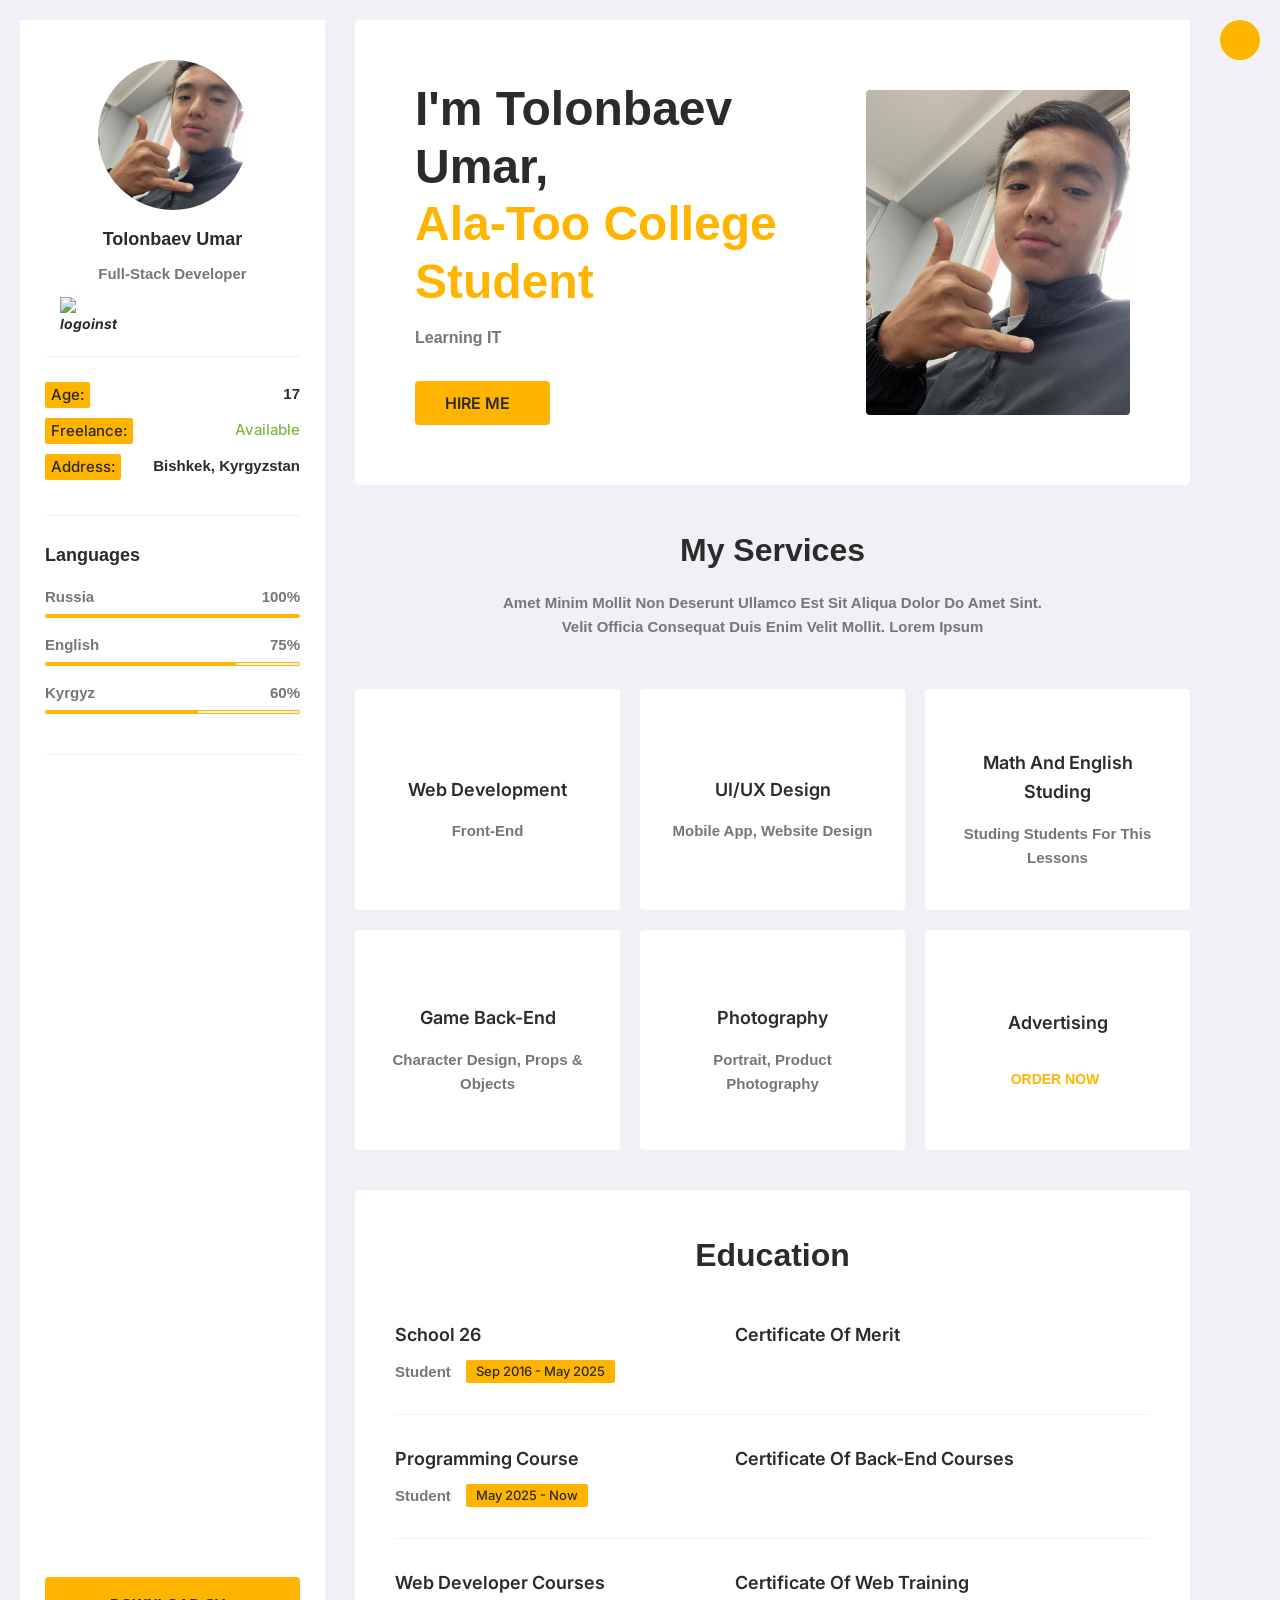
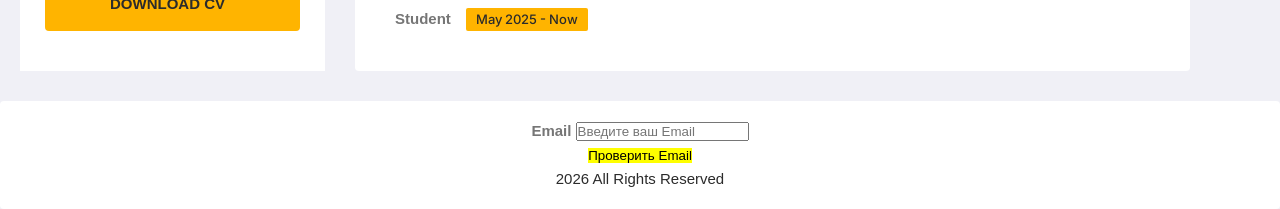
==== index.html @ 7da3fa78 "Rename port.html to index.html" ====
<!DOCTYPE html>
<html lang="ru">
<head>
    <meta charset="UTF-8">
    <meta name="viewport" content="width=device-width, initial-scale=1.0">
    <title>Портфолио | Tolonbaev Umar</title>
    <!-- ИСПРАВЛЕНО: Правильные рабочие ссылки на Google Fonts -->
    <link rel="preconnect" href="https://fonts.googleapis.com">
    <link rel="preconnect" href="https://fonts.gstatic.com" crossorigin>
    <link href="https://fonts.googleapis.com/css2?family=Inter:wght@400;500;700&display=swap" rel="stylesheet">
    
    <!-- ИСПРАВЛЕНО: Подключение Font Awesome для иконок в карточках услуг и профиле -->
    <link rel="stylesheet" href="https://cloudflare.com">
    
    <link rel="stylesheet" href="port.css">
</head>
<body>

<main class="main-container">

    <!-- 1. ЛЕВАЯ ПАНЕЛЬ -->
    <aside class="leftside">
        <div class="profile-header">
            <div class="avatar-container">
                <img src="WhatsApp Image 2026-10-13 at 13.11.38.jpeg" alt="Tolonbaev Umar" class="ava">
            </div>
            <h2 class="profile-name">Tolonbaev Umar</h2>
            <p class="profile-role">Full-Stack Developer</p>
            
            <!-- Добавлены ссылки на соцсети -->
            <div class="social-links">
                <a href="#" class="social-icon"><i class="fab fa-facebook-f">
                    <img src="image.png" alt="logoinst" class="inst">
                </i></a>
                <a href="#" class="social-icon"><i class="fab fa-instagram"></i></a>
                <a href="#" class="social-icon"><i class="fab fa-twitter"></i></a>
                <a href="#" class="social-icon"><i class="fab fa-linkedin-in"></i></a>
                <a href="#" class="social-icon"><i class="fab fa-youtube"></i></a>
            </div>
        </div>

        <!-- ИСПРАВЛЕНО: Добавлен блок с личной информацией (Линейки прогресса) -->
        <div class="info-section">
            <div class="info-row">
                <span class="info-label">Age:</span>
                <span class="info-value">17</span>
            </div>
            
            <div class="info-row">
                <span class="info-label">Freelance:</span>
                <span class="info-value status-available">Available</span>
            </div>
            <div class="info-row">
                <span class="info-label">Address:</span>
                <span class="info-value">Bishkek, Kyrgyzstan</span>
            </div>
        </div>

        <!-- Добавлен блок языков с анимацией прогресса -->
        <div class="skills-section">
            <h3>Languages</h3>
            <div class="skill-block">
                <div class="skill-info"><span>Russia</span><span>100%</span></div>
                <div class="progress-bar"><div class="progress-fill" style="width: 100%;"></div></div>
            </div>
            <div class="skill-block">
                <div class="skill-info"><span>English</span><span>75%</span></div>
                <div class="progress-bar"><div class="progress-fill" style="width: 75%;"></div></div>
            </div>
            <div class="skill-block">
                <div class="skill-info"><span>Kyrgyz</span><span>60%</span></div>
                <div class="progress-bar"><div class="progress-fill" style="width: 60%;"></div></div>
            </div>
        </div>

        <!-- Кнопка скачивания резюме -->
        <a href="#" class="btn-cv">DOWNLOAD CV <i class="fas fa-download"></i></a>
    </aside>

    <!-- 2. ЦЕНТРАЛЬНАЯ ОБЛАСТЬ -->
    <div class="content-area">
        
        <!-- Блок карточки Hero -->
        <section class="hero">
            <div class="hero-text-block">
                <h1 class="intro">
                    I'm Tolonbaev Umar, <br>
                    <span style="color: #ffb400;">Ala-Too College Student</span>
                </h1>
                <p class="learning-tag">Learning IT</p>
                <button class="btn-hire">HIRE ME <i class="fas fa-arrow-right"></i></button>
            </div>
            
            <div class="hero-img-container">
                <img src="WhatsApp Image 2026-10-13 at 13.11.38.jpeg" alt="MainTolo" class="heroava">
            </div>
        </section>

        <!-- Секция сервисов внутри .content-area -->
        <section class="services-section">
            <div class="services-header">
                <h2>My Services</h2>
                <p class="services-subtitle">
                    Amet Minim Mollit Non Deserunt Ullamco Est Sit Aliqua Dolor Do Amet Sint.<br>
                    Velit Officia Consequat Duis Enim Velit Mollit. Lorem Ipsum
                </p>
            </div>
            

            <!-- ИСПРАВЛЕНО: Добавлены иконки в карточки услуг -->
            <div class="services-grid">
                <div class="service-card">
                    <div class="service-icon"><i class="fas fa-code"></i></div>
                    <h3>Web Development</h3>
                    <p>Front-End</p>
                </div>
                <div class="service-card">
                    <div class="service-icon"><i class="fas fa-laptop-code"></i></div>
                    <h3>UI/UX Design</h3>
                    <p>Mobile App, Website Design</p>
                </div>
                <div class="service-card">
                    <div class="service-icon"><i class="fas fa-microphone"></i></div>
                    <h3>Math And English Studing</h3>
                    <p>Studing Students For This Lessons</p>
                </div>
                <div class="service-card">
                    <div class="service-icon"><i class="fas fa-gamepad"></i></div>
                    <h3>Game Back-End</h3>
                    <p>Character Design, Props & Objects</p>
                </div>
                <div class="service-card">
                    <div class="service-icon"><i class="fas fa-camera"></i></div>
                    <h3>Photography</h3>
                    <p>Portrait, Product Photography</p>
                </div>
                <div class="service-card">
                    <div class="service-icon"><i class="fas fa-bullhorn"></i></div>
                    <h3>Advertising</h3>
                    <a href="#" class="order-link">ORDER NOW <i class="fas fa-chevron-right"></i></a>
                </div>
            </div>
        </section>
                <!-- СЕКЦИЯ EDUCATION -->
        <section class="education-section">
            <div class="education-header">
                <h2>Education</h2>
            </div>

            <div class="education-timeline">
                
                <!-- Запись 1 -->
                <div class="education-item">
                    <div class="edu-left">
                        <h3>School 26</h3>
                        <div class="edu-status-row">
                            <span class="edu-role">Student</span>
                            <span class="edu-badge">Sep 2016 - May 2025</span>
                        </div>
                    </div>
                    <div class="edu-right">
                        <h4>Certificate Of Merit</h4>
                    </div>
                </div>

                <!-- Запись 2 -->
                <div class="education-item">
                    <div class="edu-left">
                        <h3>Programming Course</h3>
                        <div class="edu-status-row">
                            <span class="edu-role">Student</span>
                            <span class="edu-badge">May 2025 - Now</span>
                        </div>
                    </div>
                    <div class="edu-right">
                        <h4>Certificate Of Back-End Courses</h4>
                    </div>
                </div>

                <!-- Запись 3 -->
                <div class="education-item">
                    <div class="edu-left">
                        <h3>Web Developer Courses</h3>
                        <div class="edu-status-row">
                            <span class="edu-role">Student</span>
                            <span class="edu-badge">May 2025 - Now</span>
                        </div>
                    </div>
                    <div class="edu-right">
                        <h4>Certificate Of Web Training</h4>
                    </div>
                </div>

            </div>
        </section>


    </div>

    <!-- 3. ПРАВАЯ НАВИГАЦИЯ -->
    <nav class="right-nav">
        <button class="btn-hire" style="padding: 10px; border-radius: 50%; width: 40px; height: 40px;"><i class="fas fa-moon"></i></button>
    </nav>
    
    

</main>
        <!-- ... Конец секции education-section ... -->

        <!-- ИСПРАВЛЕНО: Добавлен подвал (Footer) -->
        <footer class="footer-portfolio">
            <div class="form-group">
                <label for="email">Email</label>
                <input type="text" id="email" placeholder="Введите ваш Email">
                <small id="email-error"></small>
            </div>

            <button class ="emailbutton" onclick="checkEmail()">Проверить Email</button>
            <p>2026 All Rights Reserved</p>
        </footer>


<script src="port.js"></script>

</body>
</html>
---- port.css ----
/* inter-regular - latin */
@font-face {
  font-display: swap; /* Check https://developer.mozilla.org/en-US/docs/Web/CSS/@font-face/font-display for other options. */
  font-family: 'Inter';
  font-style: normal;
  font-weight: 400;
  src: url('../fonts/inter-v20-latin-regular.woff2') format('woff2'); /* Chrome 36+, Opera 23+, Firefox 39+, Safari 12+, iOS 10+ */
}
/* inter-700 - latin */
@font-face {
  font-display: swap; /* Check https://developer.mozilla.org/en-US/docs/Web/CSS/@font-face/font-display for other options. */
  font-family: 'Inter';
  font-style: normal;
  font-weight: 700;
  src: url('../fonts/inter-v20-latin-700.woff2') format('woff2'); /* Chrome 36+, Opera 23+, Firefox 39+, Safari 12+, iOS 10+ */
}

/* ==========================================================================
   1. ОБЩИЕ СТИЛИ И СБРОС НАСТРОЕК
   ========================================================================== */
* {
    margin: 0;
    padding: 0;
    box-sizing: border-box;
}

body {
    font-family: 'Inter', sans-serif;
    background-color: #F0F0F6;
    color: #767676;
    font-size: 15px;
    line-height: 1.6;
    font-weight: 700;
}

.main-container {
    display: flex;
    max-width: 1440px;
    margin: 0 auto;
    padding: 20px;
    gap: 30px;
}

a {
    text-decoration: none;
    color: inherit;
    transition: all 0.3s ease;
}

button {
    border: none;
    background: none;
    cursor: pointer;
    font-family: inherit;
    transition: all 0.3s ease;
}

/* ==========================================================================
   2. ЛЕВАЯ ПАНЕЛЬ (БОКОВОЕ МЕНЮ)
   ========================================================================== */
.leftside {
    width: 305px;
    background-color: #FFFFFF;
    padding: 40px 25px;
    display: flex;
    flex-direction: column;
    flex-shrink: 0;
}

/* Профиль */
.profile-header {
    text-align: center;
    border-bottom: 1.5px solid #F0F0F6;
    padding-bottom: 25px;
    margin-bottom: 25px;
}

.avatar-container {
    width: 150px;
    height: 150px;
    border-radius: 50%;
    overflow: hidden;
    margin: 0 auto 15px;
}

.ava {
    width: 100%;
    height: 100%;
    object-fit: cover;
}

.profile-name {
    font-size: 18px;
    font-weight: 700;
    color: #2B2B2B;
    margin-bottom: 8px;
}

.profile-role {
    font-size: 15px;
    color: #767676;
    margin-bottom: 15px;
}

.social-links {
    display: flex;
    justify-content: center;
    gap: 12px;
}

.social-icon {
    width: 30px;
    height: 30px;
    border-radius: 50%;
    display: flex;
    align-items: center;
    justify-content: center;
    color: #2B2B2B;
    font-size: 14px;
}

.inst{
    width: 30px;
    height: 30px;
}

.social-icon:hover {
    background-color: #e09e00;
    transform: translateY(-2px);
}

/* Блоки личной информации и навыков */
.info-section, 
.skills-section {
    border-bottom: 1.5px solid #F0F0F6;
    padding-bottom: 25px;
    margin-bottom: 25px;
}

.info-row {
    display: flex;
    justify-content: space-between;
    margin-bottom: 10px;
    font-size: 15px;
}

.info-label {
    background-color: #FFB400;
    color: #2B2B2B;
    padding: 1px 6px;
    font-weight: 500;
    border-radius: 2px;
}

.info-value {
    color: #2B2B2B;
}

.status-available {
    color: #7EB942;
    font-weight: 500;
}

/* Полоски прогресса (Языки и навыки) */
.skills-section h3,
.extra-skills-section h3 {
    font-size: 18px;
    color: #2B2B2B;
    font-weight: 700;
    margin-bottom: 15px;
}

.skill-block {
    margin-bottom: 15px;
}

.skill-info {
    display: flex;
    justify-content: space-between;
    margin-bottom: 5px;
    color: #767676;
}

.progress-bar {
    width: 100%;
    height: 4px;
    background-color: #F0F0F6;
    border-radius: 2px;
    border: 1px solid #FFB400; /* Тонкая рамка вокруг прогресс-бара по макету */
    overflow: hidden;
}

.progress-fill {
    height: 100%;
    background-color: #FFB400;
}

/* Дополнительные навыки */
.extra-skills-section {
    padding-bottom: 25px;
    margin-bottom: 25px;
}

.extra-skill-item {
    display: flex;
    align-items: center;
    gap: 10px;
    margin-bottom: 10px;
    color: #767676;
}

.text-warning {
    color: #FFB400;
}

/* Кнопка скачивания CV */
.btn-cv {
    display: flex;
    align-items: center;
    justify-content: center;
    gap: 10px;
    background-color: #FFB400;
    color: #2B2B2B;
    font-weight: 700;
    padding: 15px;
    width: 100%;
    border-radius: 4px;
    margin-top: auto;
}

.btn-cv:hover {
    background-color: #e09e00;
}

/* ==========================================================================
   3. ЦЕНТРАЛЬНАЯ ОБЛАСТЬ (КОНТЕНТ)
   ========================================================================== */
.content-area {
    flex-grow: 1;
    display: flex;
    flex-direction: column;
    gap: 40px;
}

/* Блок Hero */
.hero {
    background-color: #FFFFFF;
    display: flex;
    justify-content: space-between;
    align-items: center;
    padding: 60px;
    border-radius: 4px;
    position: relative;
}

.hero-text-block {
    max-width: 500px;
}

.intro {
    font-size: 48px;
    line-height: 1.2;
    color: #2B2B2B;
    font-weight: 700;
    margin-bottom: 15px;
}

.learning-tag {
    font-size: 16px;
    color: #767676;
    margin-bottom: 30px;
}

.btn-hire {
    background-color: #FFB400;
    color: #2B2B2B;
    font-weight: 600;
    font-size: 16px;
    padding: 12px 30px;
    border-radius: 4px;
    display: inline-flex;
    align-items: center;
    gap: 10px;
}

.btn-hire:hover {
    background-color: #e09e00;
}

.hero-img-container {
    width: 325px;
    height: 325px;
    border-radius: 4px;
    overflow: hidden;
}

.heroava {
    width: 100%;
    height: 100%;
    object-fit: cover;
}

/* ==========================================================================
   4. СЕКЦИЯ СЕРВИСОВ (MY SERVICES)
   ========================================================================== */
.services-section {
    text-align: center;
}

.services-header h2 {
    font-size: 32px;
    color: #2B2B2B;
    font-weight: 700;
    margin-bottom: 15px;
}

.services-subtitle {
    max-width: 600px;
    margin: 0 auto 50px;
    color: #767676;
}

.services-grid {
    display: grid;
    grid-template-columns: repeat(3, 1fr);
    gap: 20px;
}

.service-card {
    background-color: #FFFFFF;
    padding: 40px 30px;
    border-radius: 4px;
    display: flex;
    flex-direction: column;
    align-items: center;
    justify-content: center;
    min-height: 220px;
}

.service-icon {
    font-size: 40px;
    color: #FFB400;
    margin-bottom: 20px;
}

.service-card h3 {
    font-size: 18px;
    color: #2B2B2B;
    font-weight: 600;
    margin-bottom: 15px;
}

.service-card p {
    color: #767676;
    font-size: 15px;
}

.order-link {
    color: #FFB400;
    font-weight: 700;
    font-size: 14px;
    margin-top: 15px;
    display: inline-flex;
    align-items: center;
    gap: 5px;
}

.order-link:hover {
    color: #e09e00;
}

/* ==========================================================================
   5. СЕКЦИЯ ОБРАЗОВАНИЯ (EDUCATION)
   ========================================================================== */
.education-section {
    background-color: #FFFFFF;
    padding: 40px;
    border-radius: 4px;
}

.education-header h2 {
    font-size: 32px;
    color: #2B2B2B;
    font-weight: 700;
    text-align: center;
    margin-bottom: 40px;
}

.education-timeline {
    display: flex;
    flex-direction: column;
    gap: 30px;
}

.education-item {
    display: flex;
    justify-content: space-between;
    border-bottom: 1.5px solid #F0F0F6;
    padding-bottom: 30px;
}

.education-item:last-child {
    border-bottom: none;
    padding-bottom: 0;
}

.edu-left {
    flex-basis: 40%;
}

.edu-left h3 {
    font-size: 18px;
    color: #2B2B2B;
    font-weight: 600;
    margin-bottom: 10px;
}

.edu-status-row {
    display: flex;
    align-items: center;
    gap: 15px;
}

.edu-role {
    color: #767676;
}

.edu-badge {
    background-color: #FFB400;
    color: #2B2B2B;
    font-size: 13px;
    padding: 1px 10px;
    border-radius: 2px;
    font-weight: 500;
}

.edu-right {
    flex-basis: 55%;
}

.edu-right h4 {
    font-size: 18px;
    color: #2B2B2B;
    font-weight: 600;
    margin-bottom: 10px;
}

/* ==========================================================================
   6. ПОДВАЛ САЙТА (FOOTER)
   ========================================================================== */
.footer-portfolio {
    background-color: #FFFFFF; /* Белый фон самой плашки */
    padding: 18px 0;           /* Внутренние отступы сверху и снизу */
    border-radius: 4px;        /* Легкое закругление углов под стиль макета */
    text-align: center;        /* Выравнивание текста строго по центру */
    width: 100%;               /* Растягиваем на всю ширину контентной области */
    margin-top: 10px;          /* Небольшой зазор между секцией Education и футером */
}

.footer-portfolio p {
    font-size: 15px;           /* Размер шрифта как на картинке */
    color: #2B2B2B;            /* Цвет текста (темно-серый/черный) */
    font-weight: 400;          /* Обычная (не жирная) толщина букв */
}

.emailbutton{
  background-color: yellow;
}
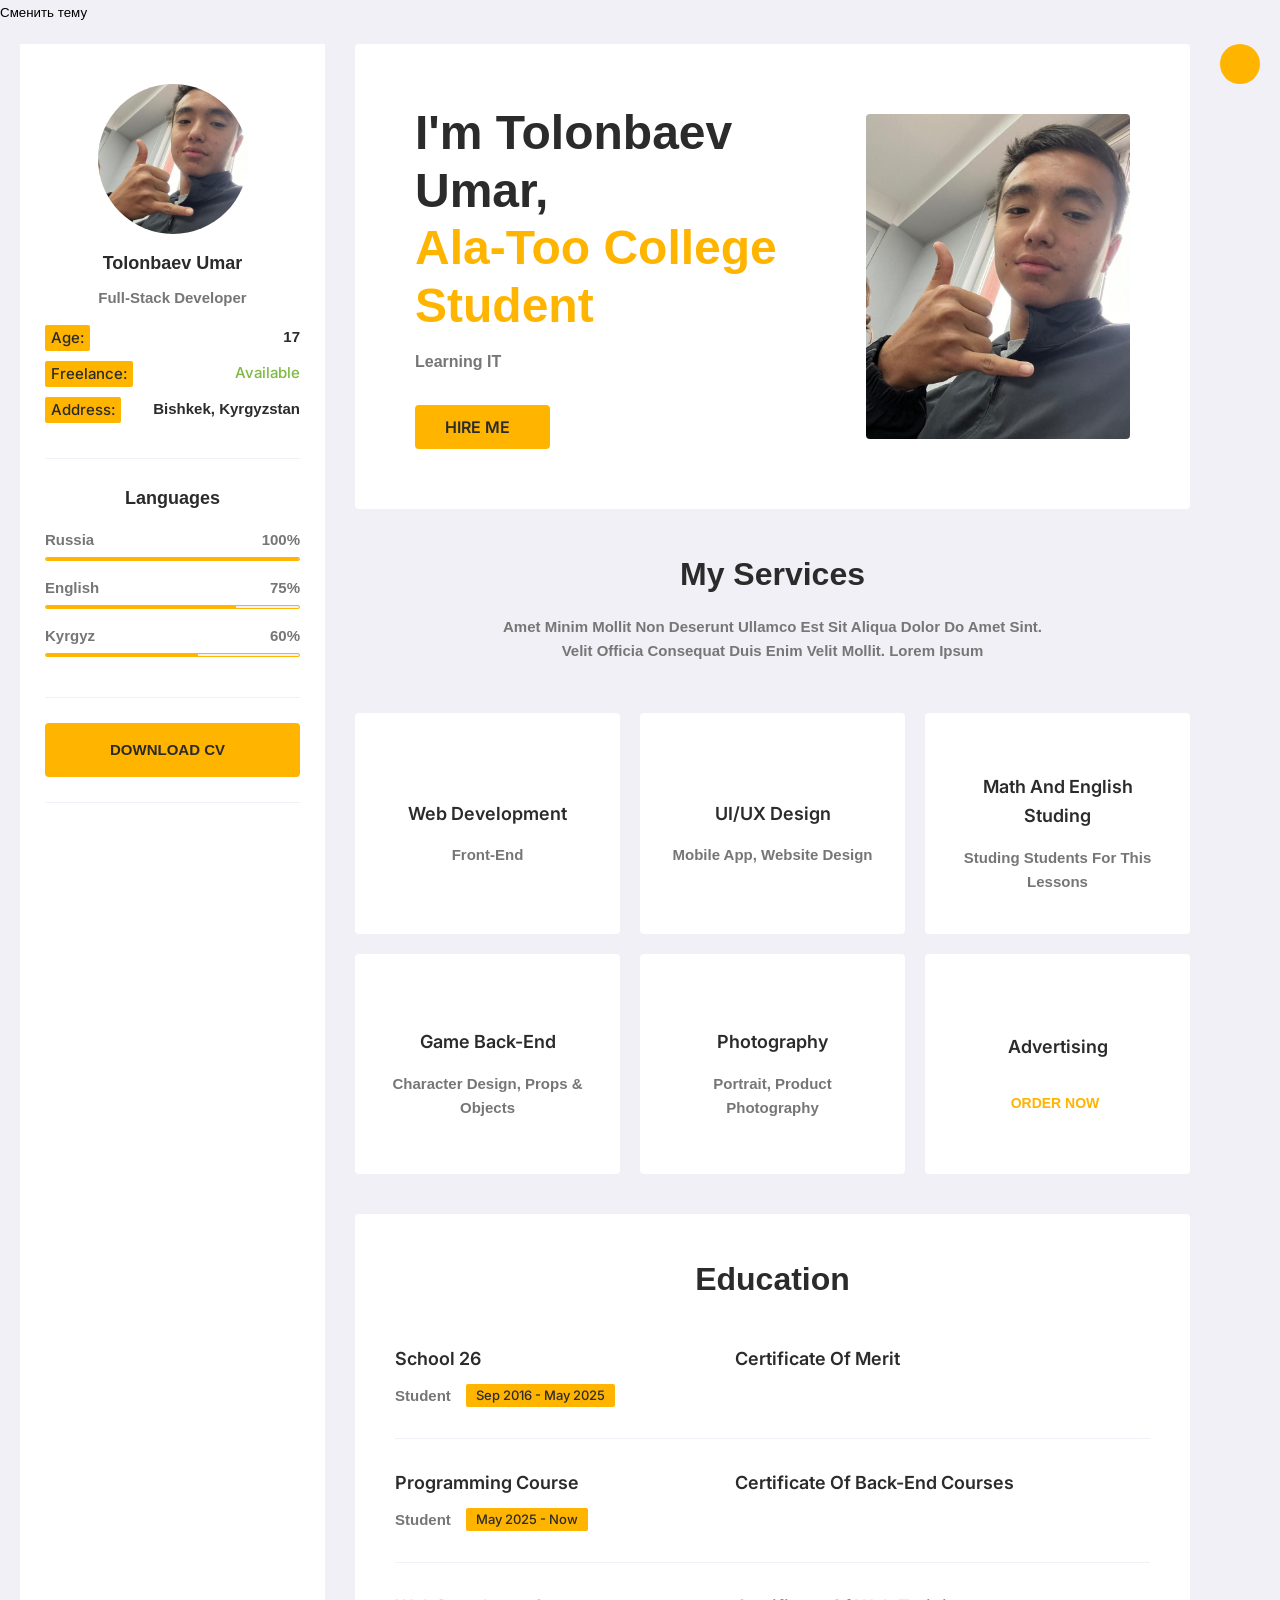
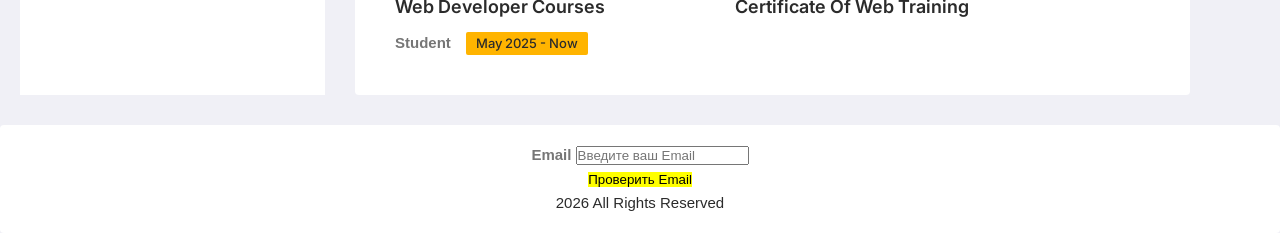
==== commit b538a2df: "Fix HTML structure and add footer section" ====
--- a/index.html
+++ b/index.html
@@ -15,6 +15,10 @@
     <link rel="stylesheet" href="port.css">
 </head>
 <body>
+        <!-- Кнопка для переключения темы -->
+    <button class="colorbutton" onclick="toggleTheme()">Сменить тему</button>
+
+
 
 <main class="main-container">
 
@@ -27,17 +31,7 @@
             <h2 class="profile-name">Tolonbaev Umar</h2>
             <p class="profile-role">Full-Stack Developer</p>
             
-            <!-- Добавлены ссылки на соцсети -->
-            <div class="social-links">
-                <a href="#" class="social-icon"><i class="fab fa-facebook-f">
-                    <img src="image.png" alt="logoinst" class="inst">
-                </i></a>
-                <a href="#" class="social-icon"><i class="fab fa-instagram"></i></a>
-                <a href="#" class="social-icon"><i class="fab fa-twitter"></i></a>
-                <a href="#" class="social-icon"><i class="fab fa-linkedin-in"></i></a>
-                <a href="#" class="social-icon"><i class="fab fa-youtube"></i></a>
-            </div>
-        </div>
+            
 
         <!-- ИСПРАВЛЕНО: Добавлен блок с личной информацией (Линейки прогресса) -->
         <div class="info-section">
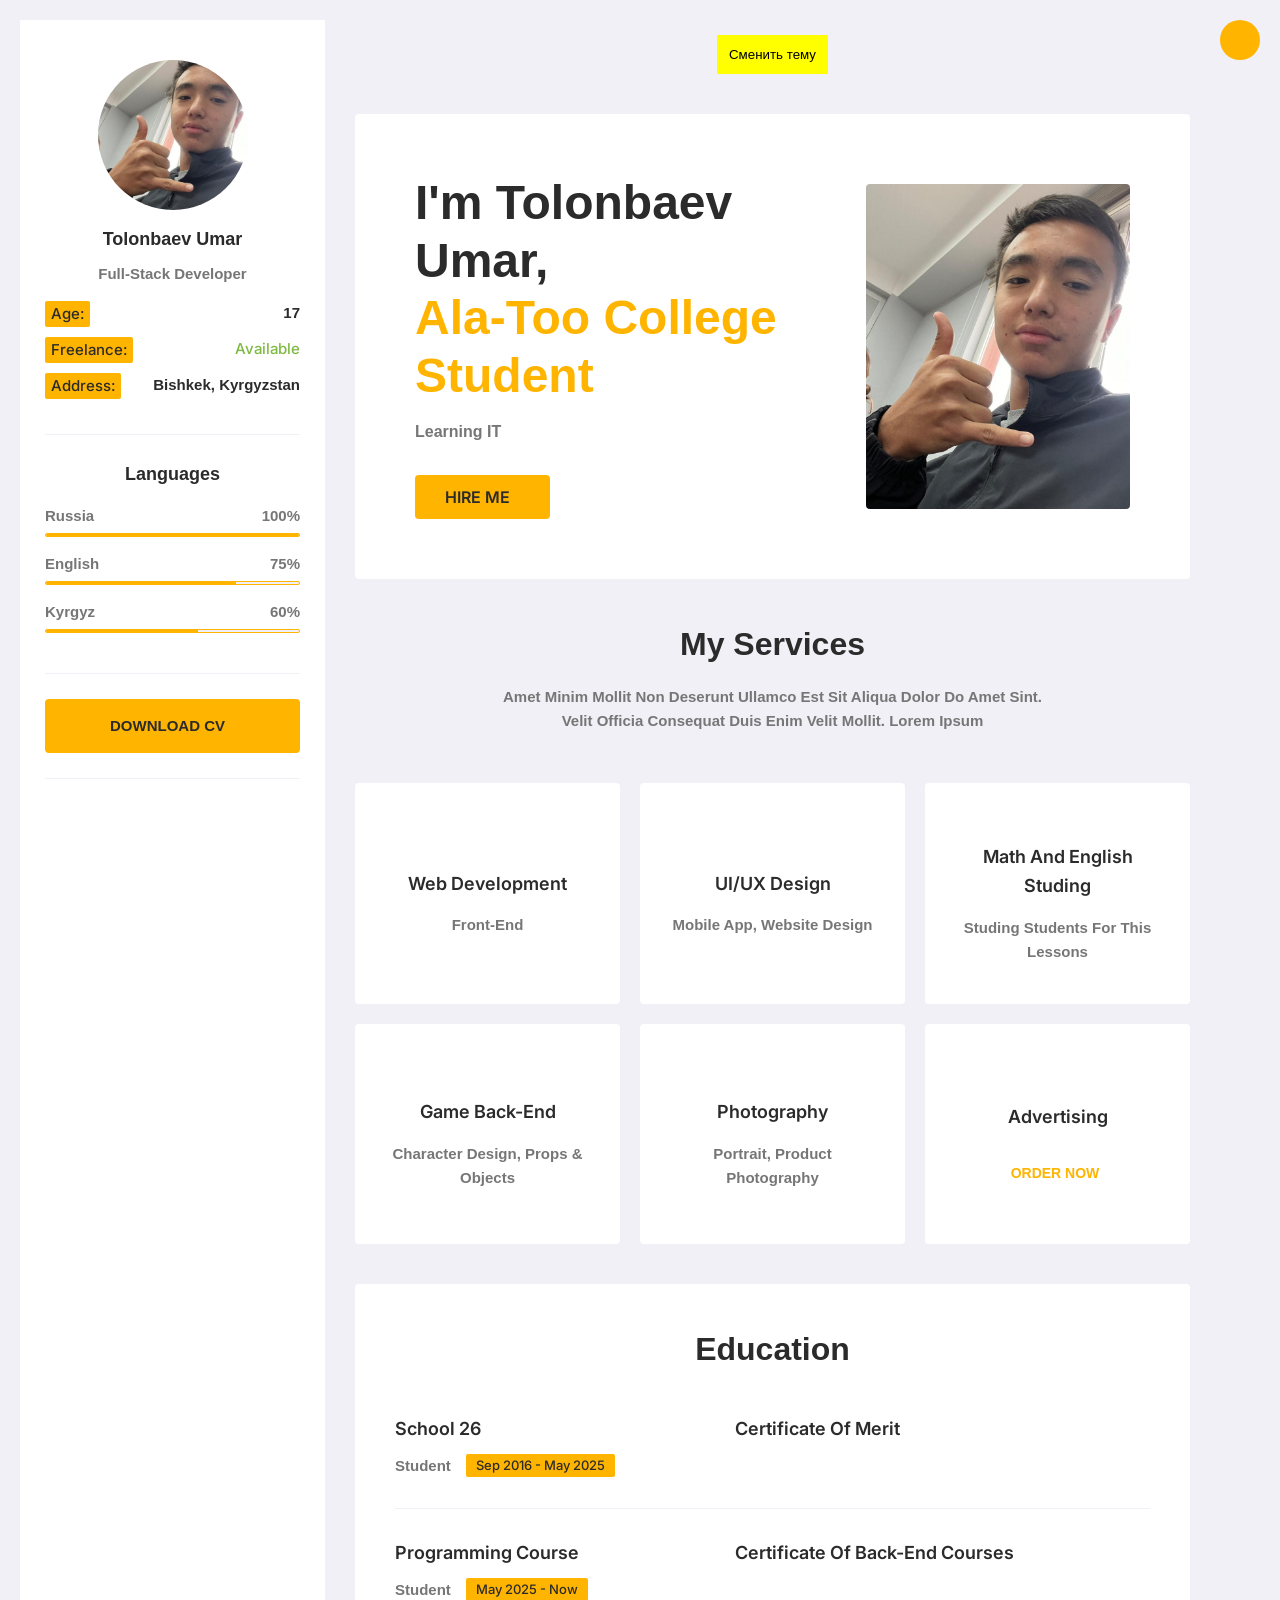
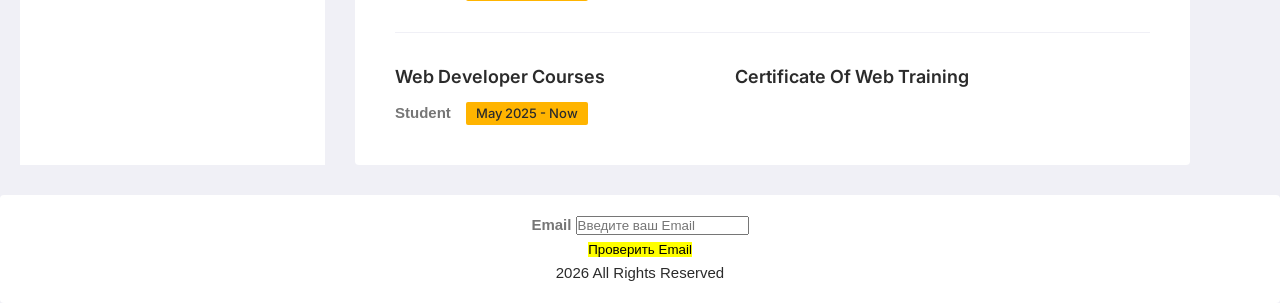
==== commit e6429986: "Fix HTML structure and add missing elements2" ====
--- a/index.html
+++ b/index.html
@@ -15,8 +15,7 @@
     <link rel="stylesheet" href="port.css">
 </head>
 <body>
-        <!-- Кнопка для переключения темы -->
-    <button class="colorbutton" onclick="toggleTheme()">Сменить тему</button>
+        
 
 
 
@@ -73,6 +72,8 @@
 
     <!-- 2. ЦЕНТРАЛЬНАЯ ОБЛАСТЬ -->
     <div class="content-area">
+        <!-- Кнопка для переключения темы -->
+    <button class="colorbutton" onclick="toggleTheme()">Сменить тему</button>
         
         <!-- Блок карточки Hero -->
         <section class="hero">
--- a/port.css
+++ b/port.css
@@ -24,6 +24,31 @@
     box-sizing: border-box;
 }
 
+/* 1. Стандартная (светлая) тема сайта */
+body {
+  background-color: #ffffff; /* Белый фон */
+  color: #333333;            /* Тёмно-серый текст */
+  transition: background-color 0.3s, color 0.3s; /* Плавная смена цвета */
+}
+
+.colorbutton{
+  background-color: yellow;
+  width: 300;
+  display: block;
+  margin: 15px auto 0 auto;  /* 15px отступ сверху, а auto выровняет её ровно по центру панели */
+  padding: 12px;             /* Сделаем её такой же пухлой, как соседние кнопки */
+  cursor: pointer;           /* Чтобы при наведении курсор менялся на «пальчик» */
+  transition: background-color 0.2s; /* Плавное изменение цвета при наведении */
+
+}
+
+/* 2. Стили, которые включатся при активации темной темы */
+body.dark-theme {
+  background-color: #1a1a1a; /* Тёмный фон */
+  color: #f5f5f5;            /* Светлый текст */
+}
+
+
 body {
     font-family: 'Inter', sans-serif;
     background-color: #F0F0F6;
@@ -465,4 +490,4 @@
 
 .emailbutton{
   background-color: yellow;
-}+}
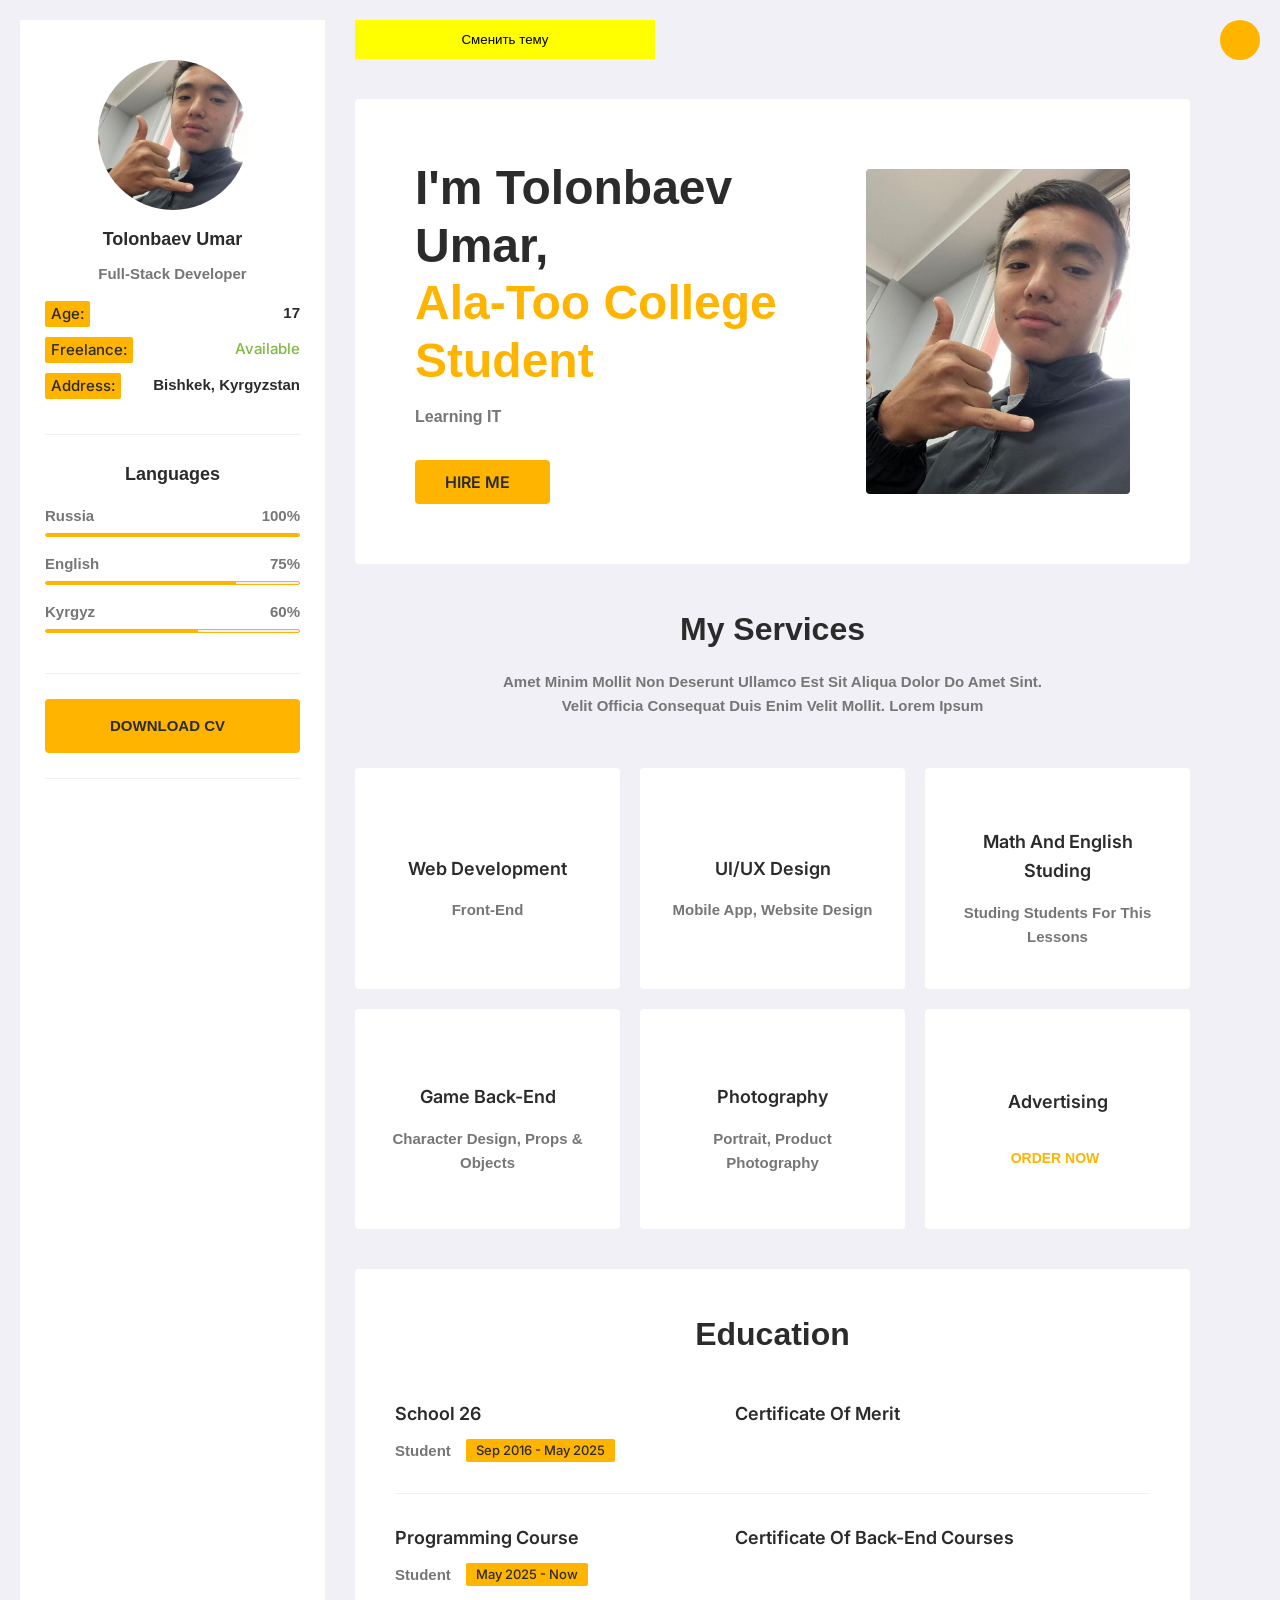
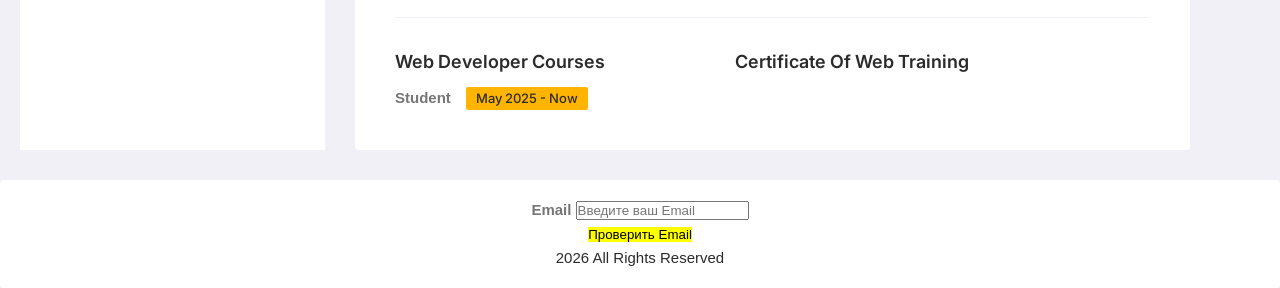
==== commit e4e5e288: "Update index.html" ====
--- a/index.html
+++ b/index.html
@@ -13,6 +13,8 @@
     <link rel="stylesheet" href="https://cloudflare.com">
     
     <link rel="stylesheet" href="port.css">
+    <link rel="icon" href="WhatsApp Image 2026-10-13 at 13.11.38.jpeg" type="image/png">
+
 </head>
 <body>
         
--- a/port.css
+++ b/port.css
@@ -1,53 +1,45 @@
-/* inter-regular - latin */
 @font-face {
-  font-display: swap; /* Check https://developer.mozilla.org/en-US/docs/Web/CSS/@font-face/font-display for other options. */
+  font-display: swap; 
   font-family: 'Inter';
   font-style: normal;
   font-weight: 400;
-  src: url('../fonts/inter-v20-latin-regular.woff2') format('woff2'); /* Chrome 36+, Opera 23+, Firefox 39+, Safari 12+, iOS 10+ */
-}
-/* inter-700 - latin */
+  src: url('../fonts/inter-v20-latin-regular.woff2') format('woff2'); 
+}
+
 @font-face {
-  font-display: swap; /* Check https://developer.mozilla.org/en-US/docs/Web/CSS/@font-face/font-display for other options. */
+  font-display: swap; 
   font-family: 'Inter';
   font-style: normal;
   font-weight: 700;
-  src: url('../fonts/inter-v20-latin-700.woff2') format('woff2'); /* Chrome 36+, Opera 23+, Firefox 39+, Safari 12+, iOS 10+ */
-}
-
-/* ==========================================================================
-   1. ОБЩИЕ СТИЛИ И СБРОС НАСТРОЕК
-   ========================================================================== */
+  src: url('../fonts/inter-v20-latin-700.woff2') format('woff2'); 
+}
+
 * {
     margin: 0;
     padding: 0;
     box-sizing: border-box;
 }
 
-/* 1. Стандартная (светлая) тема сайта */
 body {
-  background-color: #ffffff; /* Белый фон */
-  color: #333333;            /* Тёмно-серый текст */
-  transition: background-color 0.3s, color 0.3s; /* Плавная смена цвета */
+  background-color: #ffffff; 
+  color: #333333;            
+  transition: background-color 0.3s, color 0.3s; 
 }
 
 .colorbutton{
   background-color: yellow;
-  width: 300;
-  display: block;
-  margin: 15px auto 0 auto;  /* 15px отступ сверху, а auto выровняет её ровно по центру панели */
-  padding: 12px;             /* Сделаем её такой же пухлой, как соседние кнопки */
-  cursor: pointer;           /* Чтобы при наведении курсор менялся на «пальчик» */
-  transition: background-color 0.2s; /* Плавное изменение цвета при наведении */
-
-}
-
-/* 2. Стили, которые включатся при активации темной темы */
+  width: 300px;
+  display: block;  
+  padding: 12px;             
+  cursor: pointer;           
+  transition: background-color 0.2s; 
+
+}
+
 body.dark-theme {
-  background-color: #1a1a1a; /* Тёмный фон */
-  color: #f5f5f5;            /* Светлый текст */
-}
-
+  background-color: #1a1a1a; 
+  color: #f5f5f5;            
+}
 
 body {
     font-family: 'Inter', sans-serif;
@@ -80,9 +72,6 @@
     transition: all 0.3s ease;
 }
 
-/* ==========================================================================
-   2. ЛЕВАЯ ПАНЕЛЬ (БОКОВОЕ МЕНЮ)
-   ========================================================================== */
 .leftside {
     width: 305px;
     background-color: #FFFFFF;
@@ -92,7 +81,6 @@
     flex-shrink: 0;
 }
 
-/* Профиль */
 .profile-header {
     text-align: center;
     border-bottom: 1.5px solid #F0F0F6;
@@ -154,7 +142,6 @@
     transform: translateY(-2px);
 }
 
-/* Блоки личной информации и навыков */
 .info-section, 
 .skills-section {
     border-bottom: 1.5px solid #F0F0F6;
@@ -186,7 +173,6 @@
     font-weight: 500;
 }
 
-/* Полоски прогресса (Языки и навыки) */
 .skills-section h3,
 .extra-skills-section h3 {
     font-size: 18px;
@@ -211,7 +197,7 @@
     height: 4px;
     background-color: #F0F0F6;
     border-radius: 2px;
-    border: 1px solid #FFB400; /* Тонкая рамка вокруг прогресс-бара по макету */
+    border: 1px solid #FFB400; 
     overflow: hidden;
 }
 
@@ -220,7 +206,6 @@
     background-color: #FFB400;
 }
 
-/* Дополнительные навыки */
 .extra-skills-section {
     padding-bottom: 25px;
     margin-bottom: 25px;
@@ -238,7 +223,6 @@
     color: #FFB400;
 }
 
-/* Кнопка скачивания CV */
 .btn-cv {
     display: flex;
     align-items: center;
@@ -257,9 +241,6 @@
     background-color: #e09e00;
 }
 
-/* ==========================================================================
-   3. ЦЕНТРАЛЬНАЯ ОБЛАСТЬ (КОНТЕНТ)
-   ========================================================================== */
 .content-area {
     flex-grow: 1;
     display: flex;
@@ -267,7 +248,6 @@
     gap: 40px;
 }
 
-/* Блок Hero */
 .hero {
     background-color: #FFFFFF;
     display: flex;
@@ -325,9 +305,6 @@
     object-fit: cover;
 }
 
-/* ==========================================================================
-   4. СЕКЦИЯ СЕРВИСОВ (MY SERVICES)
-   ========================================================================== */
 .services-section {
     text-align: center;
 }
@@ -394,9 +371,6 @@
     color: #e09e00;
 }
 
-/* ==========================================================================
-   5. СЕКЦИЯ ОБРАЗОВАНИЯ (EDUCATION)
-   ========================================================================== */
 .education-section {
     background-color: #FFFFFF;
     padding: 40px;
@@ -470,24 +444,194 @@
     margin-bottom: 10px;
 }
 
-/* ==========================================================================
-   6. ПОДВАЛ САЙТА (FOOTER)
-   ========================================================================== */
 .footer-portfolio {
-    background-color: #FFFFFF; /* Белый фон самой плашки */
-    padding: 18px 0;           /* Внутренние отступы сверху и снизу */
-    border-radius: 4px;        /* Легкое закругление углов под стиль макета */
-    text-align: center;        /* Выравнивание текста строго по центру */
-    width: 100%;               /* Растягиваем на всю ширину контентной области */
-    margin-top: 10px;          /* Небольшой зазор между секцией Education и футером */
+    background-color: #FFFFFF; 
+    padding: 18px 0;           
+    border-radius: 4px;        
+    text-align: center;        
+    width: 100%;               
+    margin-top: 10px;          
 }
 
 .footer-portfolio p {
-    font-size: 15px;           /* Размер шрифта как на картинке */
-    color: #2B2B2B;            /* Цвет текста (темно-серый/черный) */
-    font-weight: 400;          /* Обычная (не жирная) толщина букв */
+    font-size: 15px;           
+    color: #2B2B2B;            
+    font-weight: 400;          
 }
 
 .emailbutton{
   background-color: yellow;
 }
+
+@media (max-width: 1200px) {
+    .main-container {
+        gap: 20px;
+        padding: 15px;
+    }
+
+    .leftside {
+        width: 270px;
+        padding: 30px 20px;
+    }
+
+    .hero {
+        padding: 40px;
+    }
+
+    .intro {
+        font-size: 40px;
+    }
+
+    .hero-img-container {
+        width: 280px;
+        height: 280px;
+    }
+
+    .services-grid {
+        grid-template-columns: repeat(2, 1fr);
+    }
+}
+
+@media (max-width: 900px) {
+    .main-container {
+        flex-direction: column;
+    }
+
+    .leftside {
+        width: 100%;
+    }
+
+    .profile-header {
+        display: flex;
+        flex-direction: column;
+        align-items: center;
+    }
+
+    .hero {
+        gap: 25px;
+        padding: 30px;
+    }
+
+    .intro {
+        font-size: 34px;
+    }
+
+    .hero-img-container {
+        width: 230px;
+        height: 230px;
+        flex-shrink: 0;
+    }
+
+    .education-section {
+        padding: 30px;
+    }
+}
+
+@media (max-width: 600px) {
+    body {
+        font-size: 14px;
+    }
+
+    .main-container {
+        padding: 10px;
+        gap: 15px;
+    }
+
+    .leftside {
+        padding: 25px 18px;
+    }
+
+    .avatar-container {
+        width: 120px;
+        height: 120px;
+    }
+
+    .info-row {
+        gap: 10px;
+        font-size: 14px;
+    }
+
+    .hero {
+        flex-direction: column-reverse;
+        align-items: flex-start;
+        padding: 25px 20px;
+    }
+
+    .hero-text-block {
+        max-width: 100%;
+    }
+
+    .intro {
+        font-size: 30px;
+    }
+
+    .learning-tag {
+        font-size: 14px;
+        margin-bottom: 20px;
+    }
+
+    .hero-img-container {
+        width: 100%;
+        max-width: 260px;
+        height: 260px;
+        align-self: center;
+    }
+
+    .services-grid {
+        grid-template-columns: 1fr;
+        gap: 15px;
+    }
+
+    .service-card {
+        padding: 30px 20px;
+        min-height: 190px;
+    }
+
+    .education-section {
+        padding: 25px 18px;
+    }
+
+    .education-header h2,
+    .services-header h2 {
+        font-size: 26px;
+    }
+
+    .education-item {
+        flex-direction: column;
+        gap: 15px;
+    }
+
+    .edu-left,
+    .edu-right {
+        flex-basis: 100%;
+    }
+
+    .edu-status-row {
+        flex-wrap: wrap;
+        gap: 8px;
+    }
+
+    .footer-portfolio {
+        padding: 15px 10px;
+    }
+}
+
+@media (max-width: 380px) {
+    .intro {
+        font-size: 26px;
+    }
+
+    .btn-hire {
+        padding: 10px 20px;
+        font-size: 14px;
+    }
+
+    .education-header h2,
+    .services-header h2 {
+        font-size: 23px;
+    }
+
+    .hero-img-container {
+        height: 220px;
+    }
+}
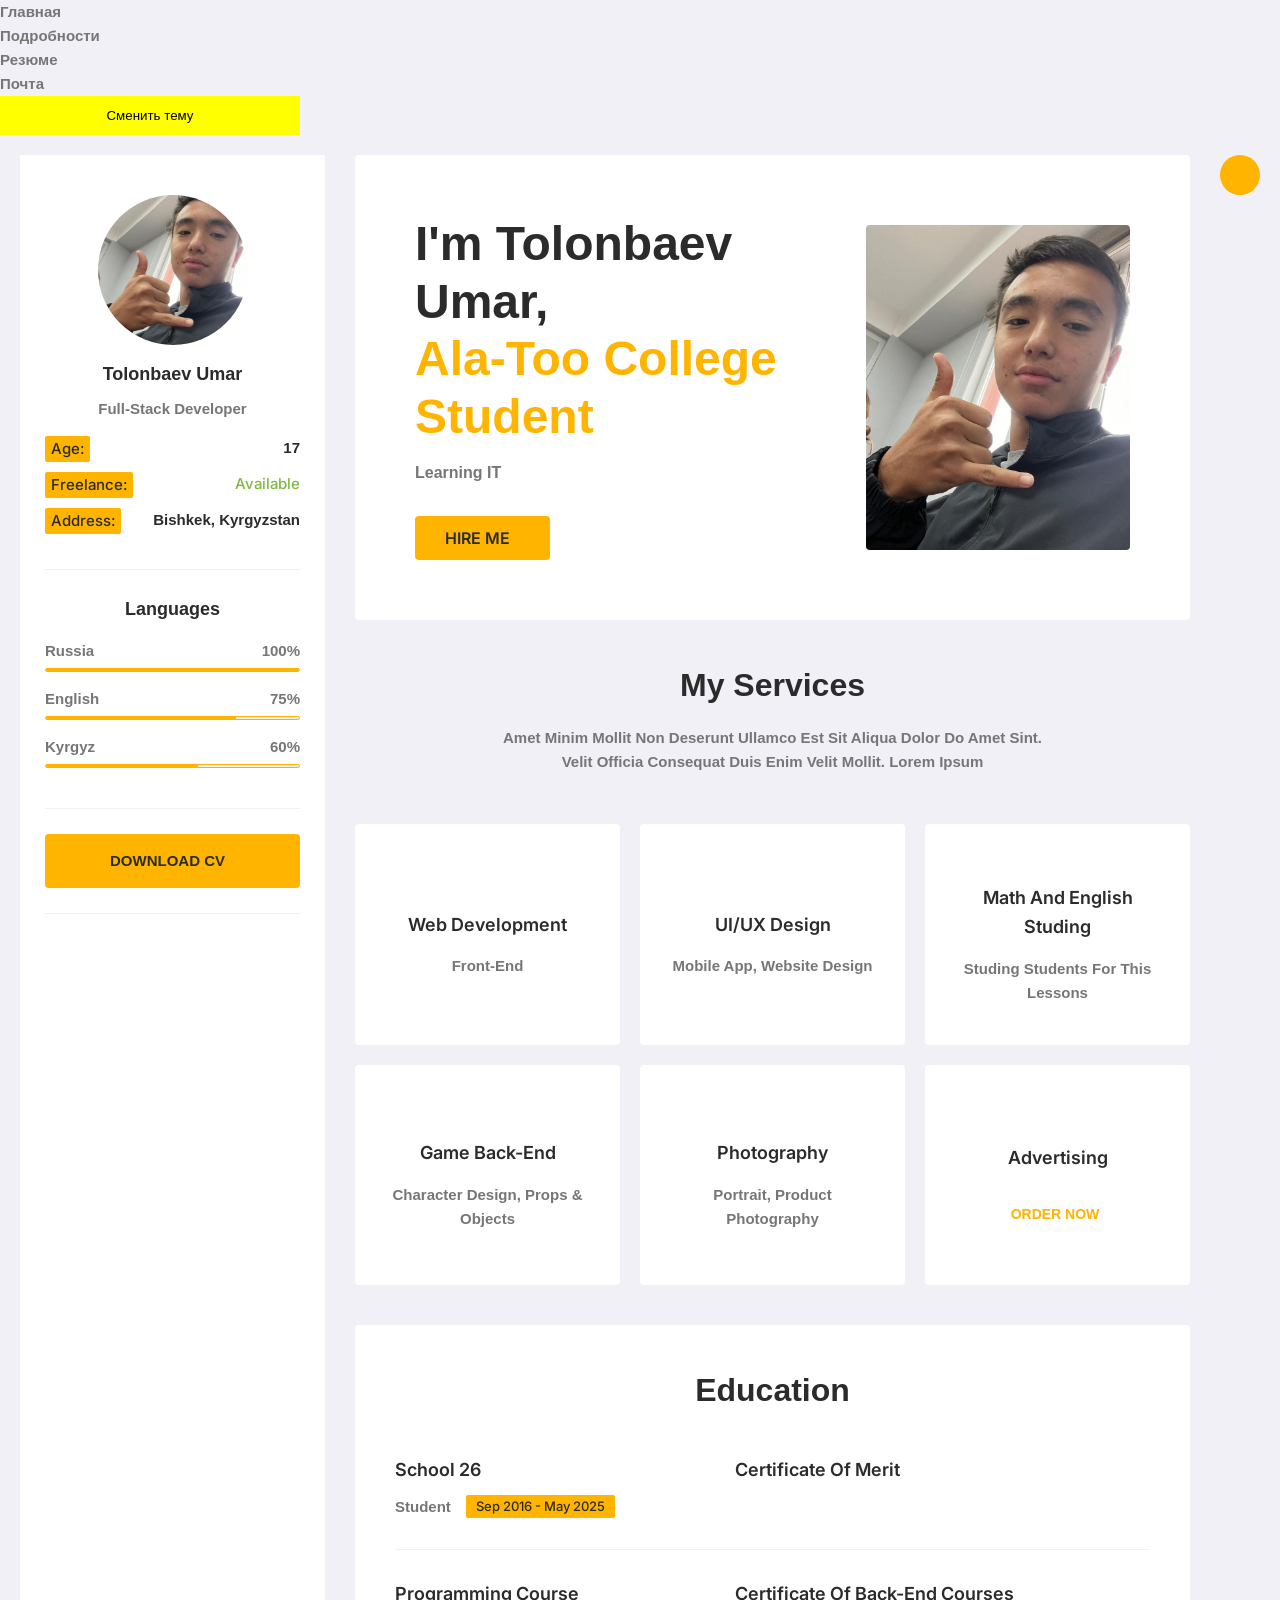
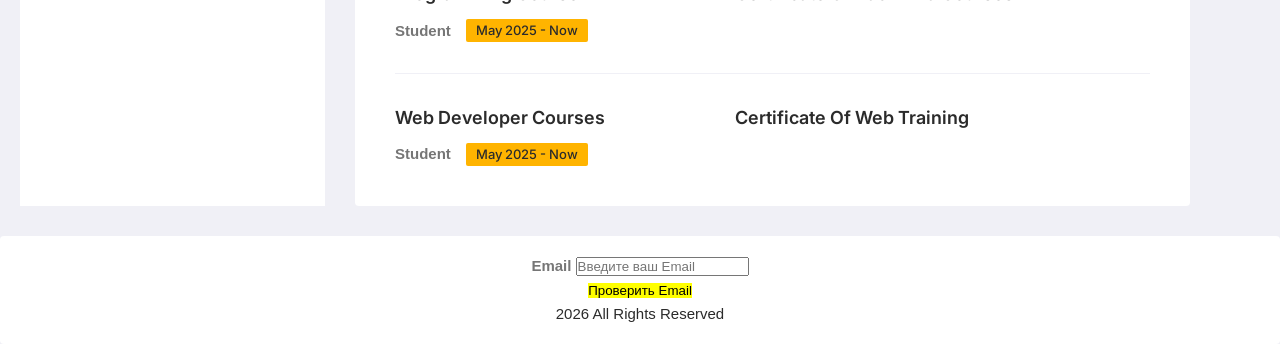
==== commit 628d0e34: "Update index.html" ====
--- a/index.html
+++ b/index.html
@@ -13,18 +13,28 @@
     <link rel="stylesheet" href="https://cloudflare.com">
     
     <link rel="stylesheet" href="port.css">
-    <link rel="icon" href="WhatsApp Image 2026-10-13 at 13.11.38.jpeg" type="image/png">
+    <link class="iconphoto" rel="icon" href="WhatsApp Image 2026-10-13 at 13.11.38.jpeg" type="image/png">
 
 </head>
+<header>
+    <nav class="navi">
+        <ul class="nav-links">
+            <li><a href="#">Главная</a></li>
+            <li><a href="#avatarka">Подробности</a></li>
+            <li><a href="#resume">Резюме</a></li>
+            <li><a href="#gmail">Почта</a></li>
+        </ul>
+    </nav>
+    <!-- Кнопка для переключения темы -->
+    <button class="colorbutton" onclick="toggleTheme()">Сменить тему</button>
+</header>
+
 <body>
-        
-
-
 
 <main class="main-container">
 
     <!-- 1. ЛЕВАЯ ПАНЕЛЬ -->
-    <aside class="leftside">
+    <aside id="avatarka"    class="leftside">
         <div class="profile-header">
             <div class="avatar-container">
                 <img src="WhatsApp Image 2026-10-13 at 13.11.38.jpeg" alt="Tolonbaev Umar" class="ava">
@@ -75,10 +85,9 @@
     <!-- 2. ЦЕНТРАЛЬНАЯ ОБЛАСТЬ -->
     <div class="content-area">
         <!-- Кнопка для переключения темы -->
-    <button class="colorbutton" onclick="toggleTheme()">Сменить тему</button>
-        
+    
         <!-- Блок карточки Hero -->
-        <section class="hero">
+        <section id="resume" class="hero">
             <div class="hero-text-block">
                 <h1 class="intro">
                     I'm Tolonbaev Umar, <br>
@@ -205,7 +214,7 @@
         <!-- ... Конец секции education-section ... -->
 
         <!-- ИСПРАВЛЕНО: Добавлен подвал (Footer) -->
-        <footer class="footer-portfolio">
+        <footer id="gmail" class="footer-portfolio">
             <div class="form-group">
                 <label for="email">Email</label>
                 <input type="text" id="email" placeholder="Введите ваш Email">
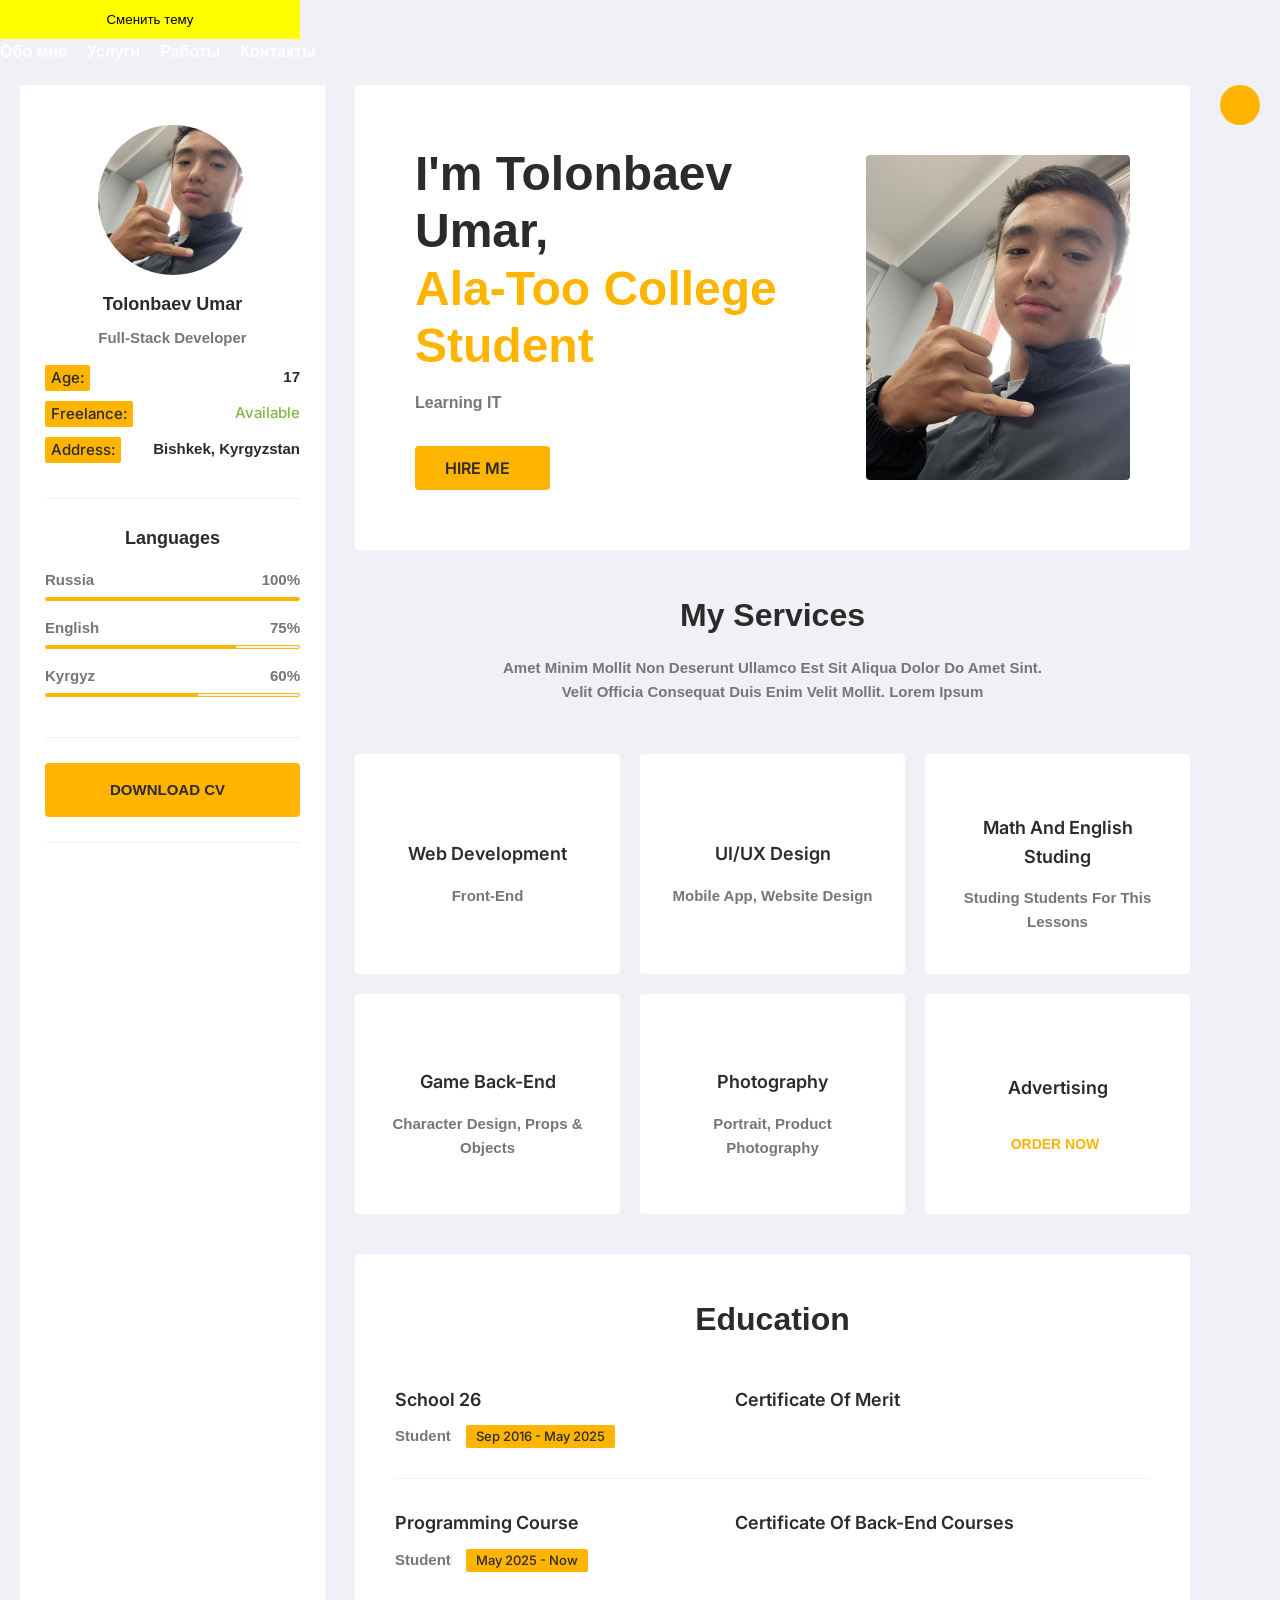
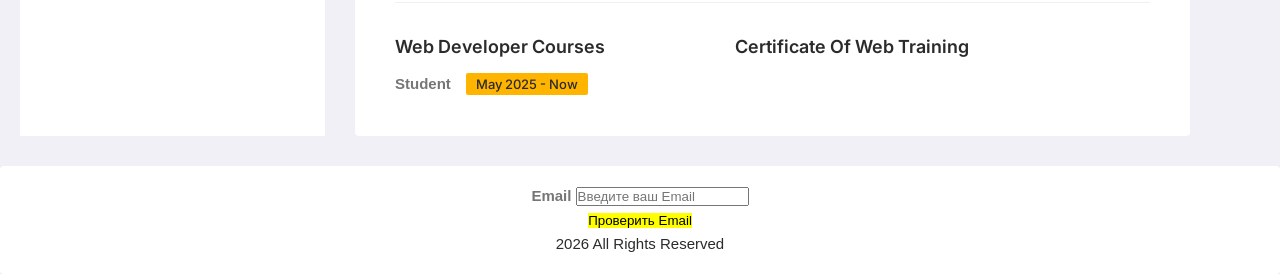
==== commit d53ce05c: "Update index.html" ====
--- a/index.html
+++ b/index.html
@@ -13,28 +13,32 @@
     <link rel="stylesheet" href="https://cloudflare.com">
     
     <link rel="stylesheet" href="port.css">
-    <link class="iconphoto" rel="icon" href="WhatsApp Image 2026-10-13 at 13.11.38.jpeg" type="image/png">
-
 </head>
 <header>
-    <nav class="navi">
-        <ul class="nav-links">
-            <li><a href="#">Главная</a></li>
-            <li><a href="#avatarka">Подробности</a></li>
-            <li><a href="#resume">Резюме</a></li>
-            <li><a href="#gmail">Почта</a></li>
-        </ul>
-    </nav>
     <!-- Кнопка для переключения темы -->
     <button class="colorbutton" onclick="toggleTheme()">Сменить тему</button>
+    <nav class="main-navbar">
+    <ul class="nav-links">
+        <li><a href="#home">Обо мне</a></li>
+        <li><a href="#services">Услуги</a></li>
+        <li><a href="#portfolio">Работы</a></li>
+        <li><a href="#contact">Контакты</a></li>
+    </ul>
+</nav>
+
+
 </header>
 
+
 <body>
-
-<main class="main-container">
+        
+
+
+
+<main id="home" class="main-container">
 
     <!-- 1. ЛЕВАЯ ПАНЕЛЬ -->
-    <aside id="avatarka"    class="leftside">
+    <aside class="leftside">
         <div class="profile-header">
             <div class="avatar-container">
                 <img src="WhatsApp Image 2026-10-13 at 13.11.38.jpeg" alt="Tolonbaev Umar" class="ava">
@@ -84,10 +88,10 @@
 
     <!-- 2. ЦЕНТРАЛЬНАЯ ОБЛАСТЬ -->
     <div class="content-area">
-        <!-- Кнопка для переключения темы -->
-    
+        
+        
         <!-- Блок карточки Hero -->
-        <section id="resume" class="hero">
+        <section class="hero">
             <div class="hero-text-block">
                 <h1 class="intro">
                     I'm Tolonbaev Umar, <br>
@@ -114,7 +118,7 @@
             
 
             <!-- ИСПРАВЛЕНО: Добавлены иконки в карточки услуг -->
-            <div class="services-grid">
+            <div id="services" class="services-grid">
                 <div class="service-card">
                     <div class="service-icon"><i class="fas fa-code"></i></div>
                     <h3>Web Development</h3>
@@ -148,7 +152,7 @@
             </div>
         </section>
                 <!-- СЕКЦИЯ EDUCATION -->
-        <section class="education-section">
+        <section id="awards" class="education-section">
             <div class="education-header">
                 <h2>Education</h2>
             </div>
@@ -214,7 +218,7 @@
         <!-- ... Конец секции education-section ... -->
 
         <!-- ИСПРАВЛЕНО: Добавлен подвал (Footer) -->
-        <footer id="gmail" class="footer-portfolio">
+        <footer id="contact" class="footer-portfolio">
             <div class="form-group">
                 <label for="email">Email</label>
                 <input type="text" id="email" placeholder="Введите ваш Email">
--- a/port.css
+++ b/port.css
@@ -19,6 +19,40 @@
     padding: 0;
     box-sizing: border-box;
 }
+/* Контейнер всей шапки (логотип + меню) */
+.navi {
+  justify-content: space-between;
+  display: flex;
+  align-items: center;
+  background-color: #333;
+  padding: 15px 30px;
+  position: fixed;
+  z-index: 10;
+}
+
+/* 1. ИСПРАВЛЕНО: Применяем flex и убираем точки у самого списка UL */
+.nav-links {
+  display: flex;        /* Выстраивает li (пункты) в строку */
+  list-style: none;     /* Полностью убирает маркеры-точки */
+  gap: 20px;            /* Делает расстояние между пунктами меню */
+  margin: 0;            /* Сбрасывает браузерные отступы */
+  padding: 0;
+
+}
+
+/* 2. ИСПРАВЛЕНО: Ссылки внутри списка делаем обычными строками */
+.nav-links a {
+  color: white;
+  text-decoration: none; /* Убирает нижнее подчеркивание */
+  font-size: 16px;
+  transition: color 0.3s ease;
+}
+
+/* Эффект при наведении на ссылку */
+.nav-links a:hover {
+  color: #ff9900;
+}
+
 
 body {
   background-color: #ffffff; 
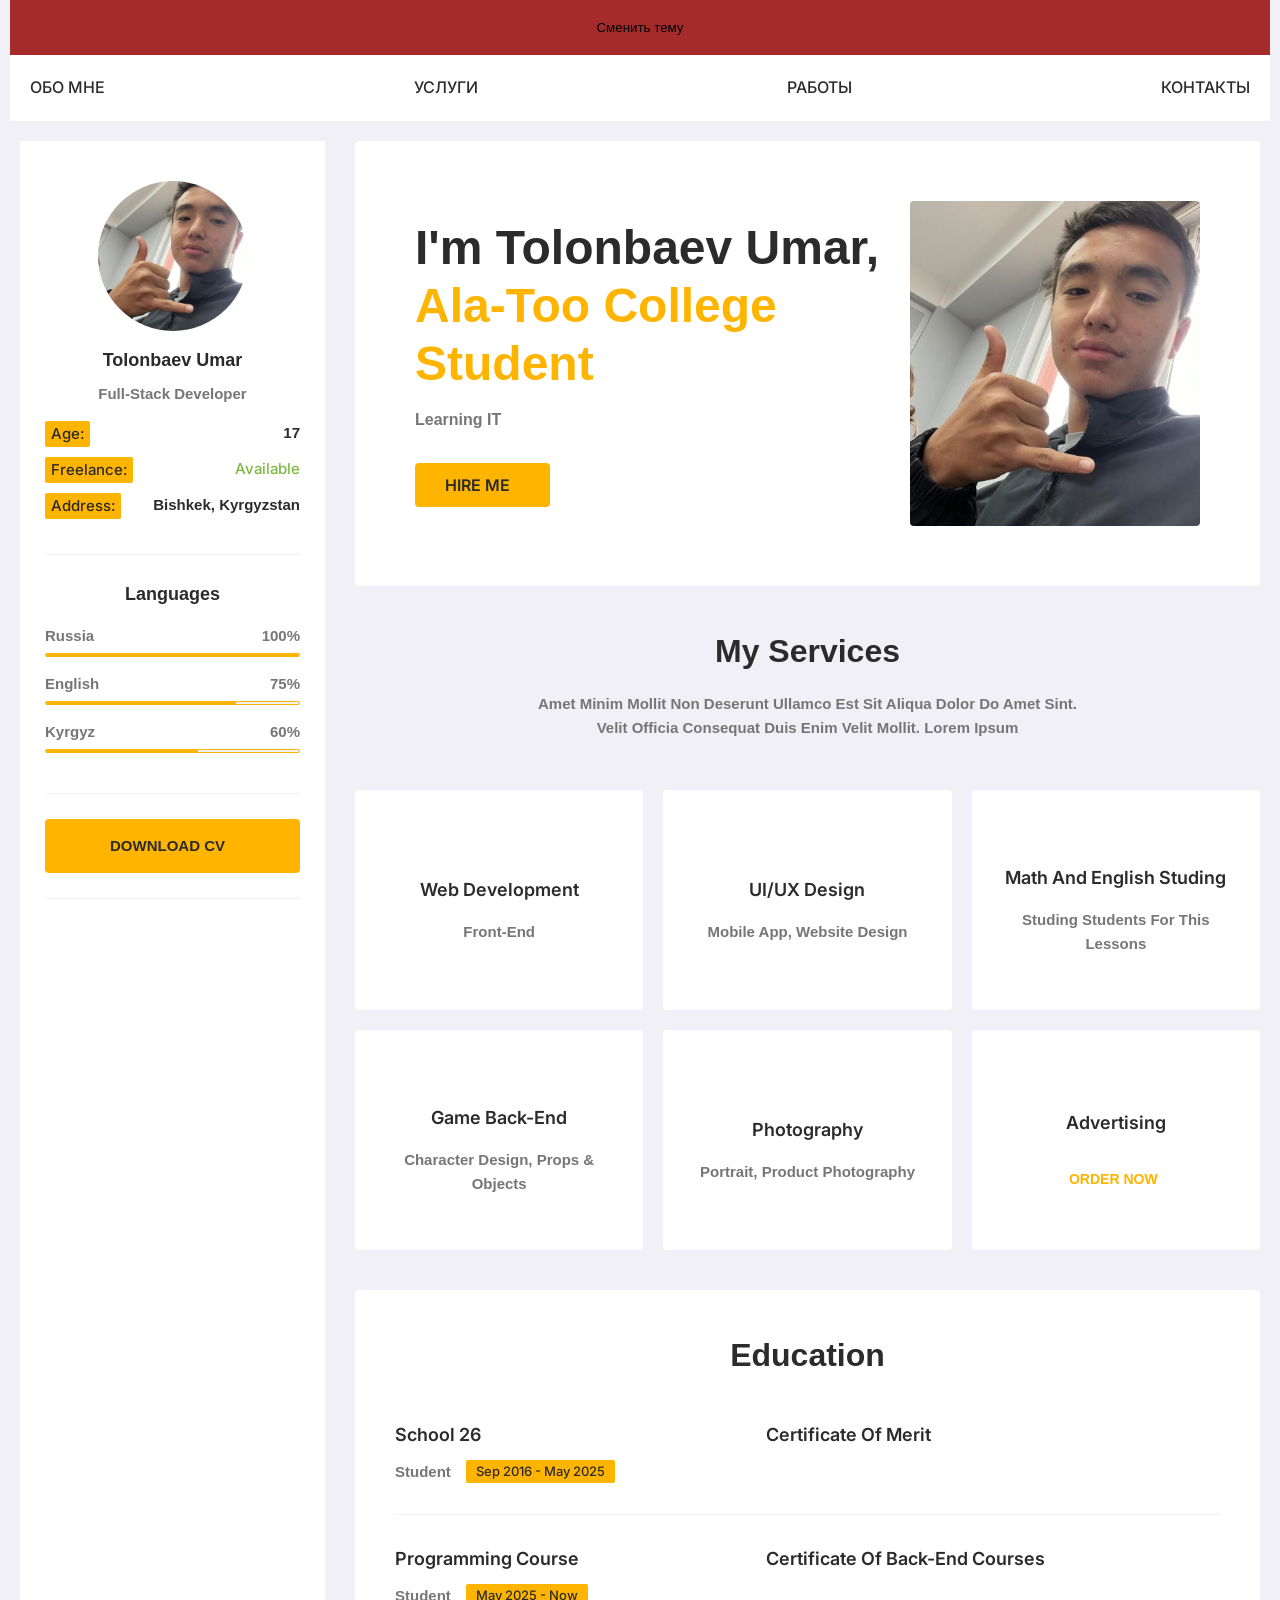
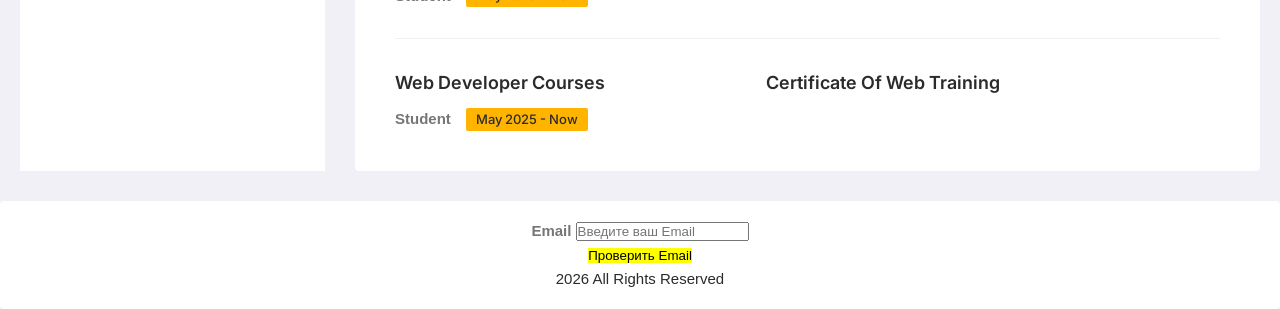
==== commit 17cf3226: "Update index.html" ====
--- a/index.html
+++ b/index.html
@@ -208,9 +208,7 @@
     </div>
 
     <!-- 3. ПРАВАЯ НАВИГАЦИЯ -->
-    <nav class="right-nav">
-        <button class="btn-hire" style="padding: 10px; border-radius: 50%; width: 40px; height: 40px;"><i class="fas fa-moon"></i></button>
-    </nav>
+   
     
     
 
--- a/port.css
+++ b/port.css
@@ -19,40 +19,45 @@
     padding: 0;
     box-sizing: border-box;
 }
-/* Контейнер всей шапки (логотип + меню) */
-.navi {
-  justify-content: space-between;
-  display: flex;
-  align-items: center;
-  background-color: #333;
-  padding: 15px 30px;
-  position: fixed;
-  z-index: 10;
-}
-
-/* 1. ИСПРАВЛЕНО: Применяем flex и убираем точки у самого списка UL */
+
+.main-navbar {
+    width: 100%;/* Уменьшили ширину, чтобы она совпала с вашим основным контентом */
+    margin: 0 auto;    /* Центрирует меню на экране */
+    padding: 20px 20px; /* Минимальные отступы, чтобы ссылки не вылетали за границы */
+    box-sizing: border-box;
+}
+
 .nav-links {
-  display: flex;        /* Выстраивает li (пункты) в строку */
-  list-style: none;     /* Полностью убирает маркеры-точки */
-  gap: 20px;            /* Делает расстояние между пунктами меню */
-  margin: 0;            /* Сбрасывает браузерные отступы */
-  padding: 0;
-
-}
-
-/* 2. ИСПРАВЛЕНО: Ссылки внутри списка делаем обычными строками */
+    display: flex;
+    justify-content: space-between; /* Равномерно распределяет ссылки внутри этих 1280px */
+    align-items: center;
+    list-style: none;
+    width: 100%;
+    margin: 0;
+    padding: 0;
+}
+
+
+
 .nav-links a {
-  color: white;
-  text-decoration: none; /* Убирает нижнее подчеркивание */
-  font-size: 16px;
-  transition: color 0.3s ease;
-}
-
-/* Эффект при наведении на ссылку */
+    text-decoration: none;
+    color: #2b2b2b;
+    font-size: 16px;
+    font-weight: 500;
+    text-transform: uppercase; /* Делает буквы заглавными (по желанию) */
+    transition: color 0.3s ease;
+}
+
 .nav-links a:hover {
-  color: #ff9900;
-}
-
+    color: #ffb400; /* Желтый цвет при наведении как у вашей кнопки HIRE ME */
+}
+
+header {
+    background-color: white;
+    width: 100%;
+    max-width: 1260px; /* Сжимаем сам хедер */
+    margin: 0 auto;   /* Центрируем его */
+}
 
 body {
   background-color: #ffffff; 
@@ -61,13 +66,12 @@
 }
 
 .colorbutton{
-  background-color: yellow;
-  width: 300px;
-  display: block;  
-  padding: 12px;             
-  cursor: pointer;           
-  transition: background-color 0.2s; 
-
+   width: 100%;
+    margin: 0 auto;   /* Центрирует весь контейнер с навигацией на странице */
+    box-sizing: border-box;
+    padding: 20px 0;  /* Убираем боковые отступы, так как контейнер уже центрирован */
+    background-color: transparent; /* Делаем фон прозрачным, чтобы гармонировал с сайтом */
+    background-color: brown;
 }
 
 body.dark-theme {
